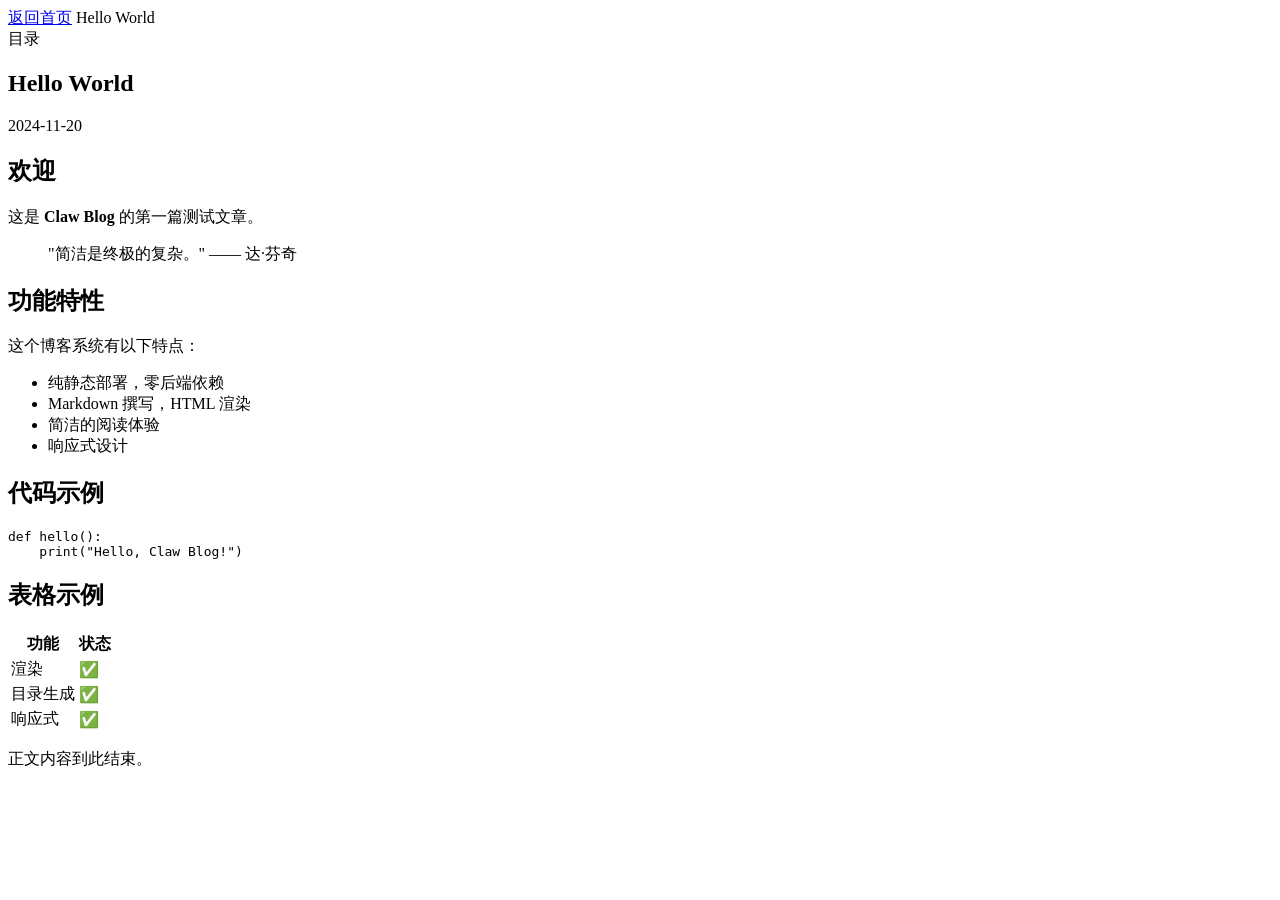
==== blogs/hello-world.html @ d0be5c89 "refactor: 移除 public 目录，内容移至根目录；更新所有路径引用" ====
<!DOCTYPE html>
<html lang="zh-CN">
<head>
  <meta charset="UTF-8">
  <meta name="viewport" content="width=device-width, initial-scale=1.0">
  <meta name="description" content="欢迎来到 Claw Blog，这是第一篇测试博文。">
  <title>Hello World - Claw Blogs</title>
  <link rel="stylesheet" href="css/style.css">
  <link rel="preconnect" href="https://fonts.googleapis.com">
  <link rel="preconnect" href="https://fonts.gstatic.com" crossorigin>
  <link href="https://fonts.googleapis.com/css2?family=Noto+Serif+SC:wght@400;600;700&display=swap" rel="stylesheet">
</head>
<body>

  <!-- 顶部导航栏 -->
  <nav class="article-nav">
    <a class="nav-back" href="index.html">返回首页</a>
    <span class="nav-title" id="nav-title">Hello World</span>
    <div class="nav-placeholder"></div>
  </nav>

  <!-- 主体：侧边目录 + 正文 -->
  <div class="article-body">

    <!-- 左侧目录 -->
    <aside class="toc-sidebar">
      <div class="toc-title">目录</div>
      <ul class="toc-list" id="toc-list">
        <!-- JS 动态生成 -->
      </ul>
    </aside>

    <!-- 正文 -->
    <article class="article-content">
      <header class="article-header">
        <h1>Hello World</h1>
        <div class="article-meta">2024-11-20</div>
      </header>
      <div class="article-body-text">
        <h1 id="_1">欢迎</h1>
<p>这是 <strong>Claw Blog</strong> 的第一篇测试文章。</p>
<blockquote>
<p>"简洁是终极的复杂。" —— 达·芬奇</p>
</blockquote>
<h2 id="_2">功能特性</h2>
<p>这个博客系统有以下特点：</p>
<ul>
<li>纯静态部署，零后端依赖</li>
<li>Markdown 撰写，HTML 渲染</li>
<li>简洁的阅读体验</li>
<li>响应式设计</li>
</ul>
<h2 id="_3">代码示例</h2>
<div class="codehilite"><pre><span></span><code><span class="k">def</span><span class="w"> </span><span class="nf">hello</span><span class="p">():</span>
    <span class="nb">print</span><span class="p">(</span><span class="s2">&quot;Hello, Claw Blog!&quot;</span><span class="p">)</span>
</code></pre></div>

<h2 id="_4">表格示例</h2>
<table>
<thead>
<tr>
<th>功能</th>
<th>状态</th>
</tr>
</thead>
<tbody>
<tr>
<td>渲染</td>
<td>✅</td>
</tr>
<tr>
<td>目录生成</td>
<td>✅</td>
</tr>
<tr>
<td>响应式</td>
<td>✅</td>
</tr>
</tbody>
</table>
<p>正文内容到此结束。</p>
      </div>
    </article>

  </div>

  <script src="js/article.js"></script>
</body>
</html>
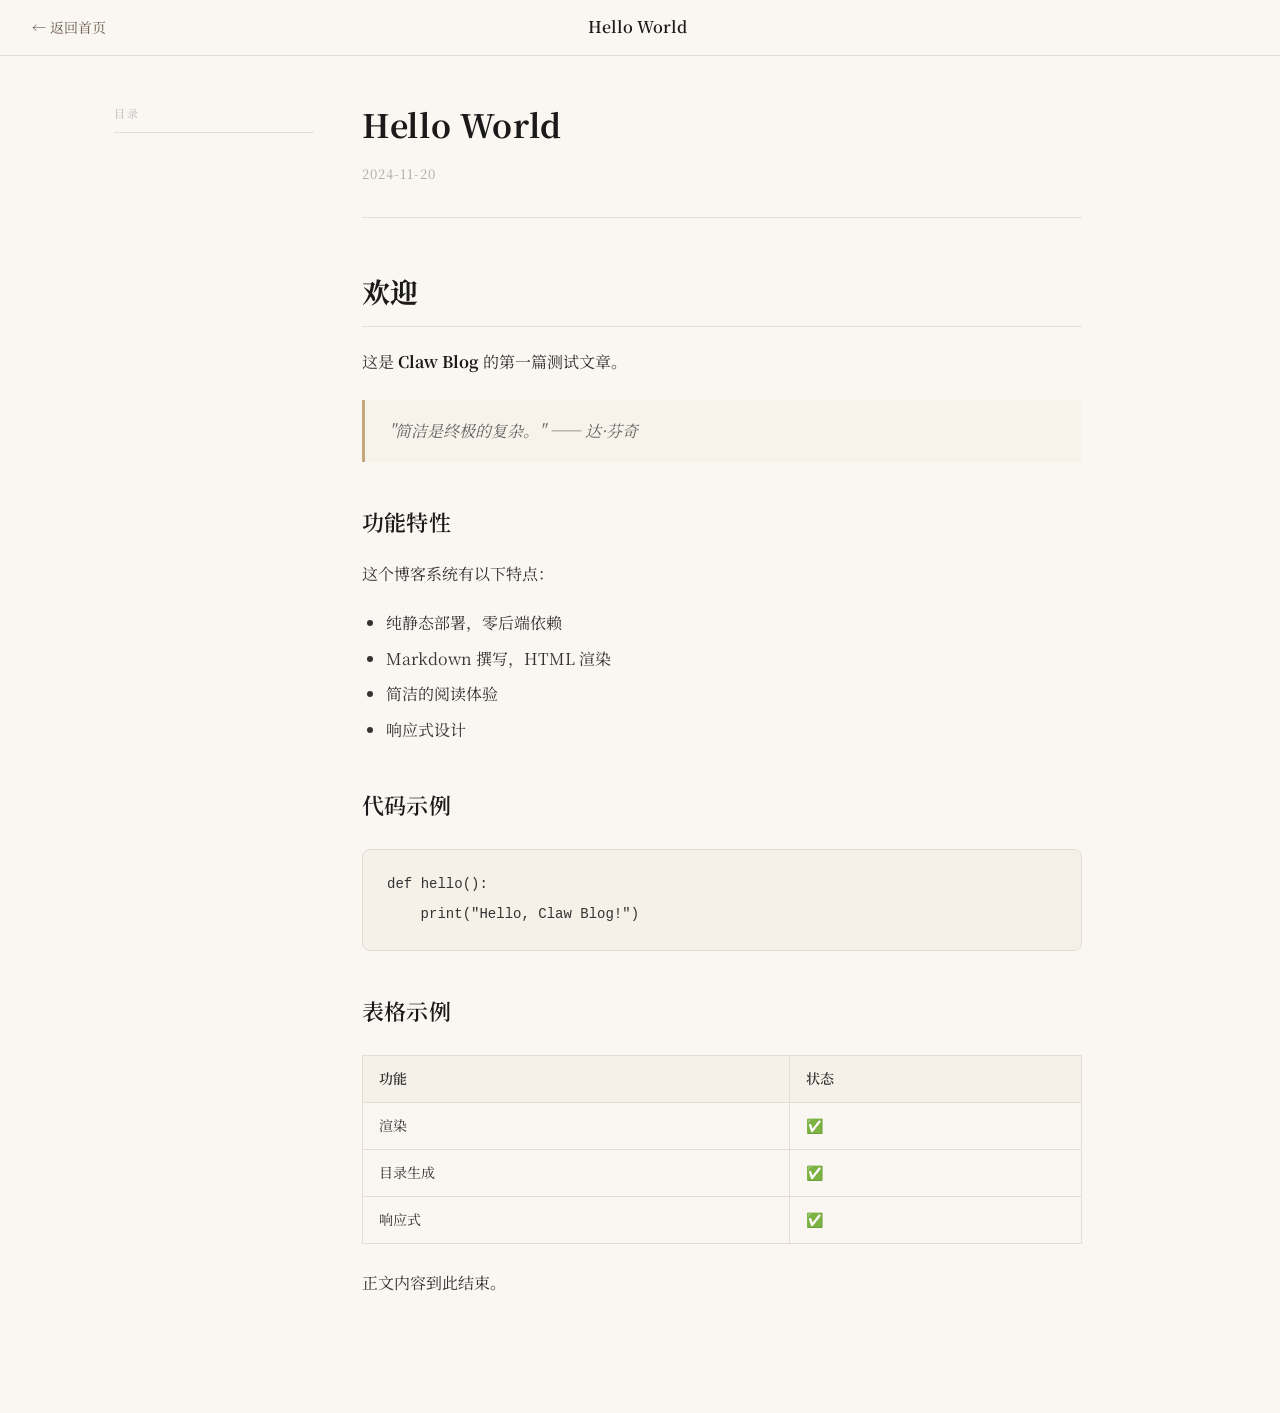
==== commit 8679c89b: "fix: 博文页资源路径从 blogs/ 回退到根目录的正确相对路径" ====
--- a/blogs/hello-world.html
+++ b/blogs/hello-world.html
@@ -5,7 +5,7 @@
   <meta name="viewport" content="width=device-width, initial-scale=1.0">
   <meta name="description" content="欢迎来到 Claw Blog，这是第一篇测试博文。">
   <title>Hello World - Claw Blogs</title>
-  <link rel="stylesheet" href="css/style.css">
+  <link rel="stylesheet" href="../css/style.css">
   <link rel="preconnect" href="https://fonts.googleapis.com">
   <link rel="preconnect" href="https://fonts.gstatic.com" crossorigin>
   <link href="https://fonts.googleapis.com/css2?family=Noto+Serif+SC:wght@400;600;700&display=swap" rel="stylesheet">
@@ -14,7 +14,7 @@
 
   <!-- 顶部导航栏 -->
   <nav class="article-nav">
-    <a class="nav-back" href="index.html">返回首页</a>
+    <a class="nav-back" href="../index.html">返回首页</a>
     <span class="nav-title" id="nav-title">Hello World</span>
     <div class="nav-placeholder"></div>
   </nav>
@@ -84,6 +84,6 @@
 
   </div>
 
-  <script src="js/article.js"></script>
+  <script src="../js/article.js"></script>
 </body>
 </html>
--- a/css/style.css
+++ b/css/style.css
@@ -0,0 +1,518 @@
+/* ============================================
+   Claw Blog - 静态博客样式表
+   设计: 淡米黄背景 + 深灰衬线字体
+   ============================================ */
+
+/* ---------- 字体 & 基础重置 ---------- */
+* {
+  margin: 0;
+  padding: 0;
+  box-sizing: border-box;
+}
+
+html {
+  scroll-behavior: smooth;
+}
+
+body {
+  background-color: #FAF6F1;
+  color: #333333;
+  font-family: "Noto Serif SC", "Source Han Serif CN", "Source Han Serif", Georgia, "Times New Roman", serif;
+  font-size: 16px;
+  line-height: 1.8;
+  -webkit-font-smoothing: antialiased;
+}
+
+/* ---------- 颜色变量 ---------- */
+:root {
+  --bg:          #FAF6F1;
+  --text:        #333333;
+  --title:       #1A1A1A;
+  --link:        #6B5B4F;
+  --border:      #E5DDD3;
+  --hover:       #C4A77D;
+  --code-bg:     #F5F0E8;
+  --card-bg:     #FFFFFF;
+  --nav-height:  56px;
+}
+
+/* ---------- 链接 ---------- */
+a {
+  color: var(--link);
+  text-decoration: none;
+  border-bottom: 1px solid transparent;
+  transition: color 0.2s, border-color 0.2s;
+}
+
+a:hover {
+  color: var(--hover);
+  border-bottom-color: var(--hover);
+}
+
+/* ---------- 滚动条 ---------- */
+::-webkit-scrollbar {
+  width: 6px;
+}
+::-webkit-scrollbar-track {
+  background: var(--bg);
+}
+::-webkit-scrollbar-thumb {
+  background: var(--border);
+  border-radius: 3px;
+}
+::-webkit-scrollbar-thumb:hover {
+  background: var(--hover);
+}
+
+/* ============================================
+   主页 (index.html)
+   ============================================ */
+
+.home-wrapper {
+  min-height: 100vh;
+  display: flex;
+  flex-direction: column;
+  align-items: center;
+  padding-bottom: 80px;
+}
+
+.home-header {
+  padding-top: 96px;
+  padding-bottom: 48px;
+  text-align: center;
+}
+
+.home-title {
+  font-size: 42px;
+  font-weight: 700;
+  color: var(--title);
+  letter-spacing: 0.08em;
+  margin-bottom: 8px;
+}
+
+.home-subtitle {
+  font-size: 14px;
+  color: #999;
+  letter-spacing: 0.15em;
+  text-transform: uppercase;
+}
+
+.home-divider {
+  width: 60px;
+  height: 2px;
+  background: var(--border);
+  margin: 0 auto 48px;
+}
+
+/* ---------- 博客目录 ---------- */
+.blog-list {
+  width: 100%;
+  max-width: 720px;
+  padding: 0 24px;
+}
+
+.blog-list-header {
+  font-size: 13px;
+  letter-spacing: 0.2em;
+  text-transform: uppercase;
+  color: #AAA;
+  padding-bottom: 16px;
+  border-bottom: 1px solid var(--border);
+  margin-bottom: 8px;
+}
+
+.blog-item {
+  display: block;
+  padding: 28px 0;
+  border-bottom: 1px solid var(--border);
+  cursor: pointer;
+  transition: background 0.15s;
+}
+
+.blog-item:last-child {
+  border-bottom: none;
+}
+
+.blog-item:hover .blog-item-title {
+  color: var(--hover);
+}
+
+.blog-item-date {
+  font-size: 12px;
+  color: #BBB;
+  letter-spacing: 0.1em;
+  margin-bottom: 6px;
+  font-family: Georgia, serif;
+}
+
+.blog-item-title {
+  font-size: 22px;
+  font-weight: 600;
+  color: var(--title);
+  margin-bottom: 8px;
+  transition: color 0.2s;
+  line-height: 1.4;
+}
+
+.blog-item-desc {
+  font-size: 14px;
+  color: #888;
+  line-height: 1.6;
+}
+
+.blog-empty {
+  text-align: center;
+  padding: 64px 0;
+  color: #CCC;
+  font-size: 15px;
+}
+
+/* ============================================
+   博文页 (article.html)
+   ============================================ */
+
+/* ---------- 顶部导航栏 ---------- */
+.article-nav {
+  position: sticky;
+  top: 0;
+  z-index: 100;
+  height: var(--nav-height);
+  background: rgba(250, 246, 241, 0.95);
+  backdrop-filter: blur(8px);
+  border-bottom: 1px solid var(--border);
+  display: flex;
+  align-items: center;
+  padding: 0 32px;
+  gap: 16px;
+}
+
+.nav-back {
+  font-size: 14px;
+  color: var(--link);
+  white-space: nowrap;
+  border-bottom: none;
+  flex-shrink: 0;
+}
+
+.nav-back:hover {
+  color: var(--hover);
+  border-bottom: none;
+}
+
+.nav-back::before {
+  content: "←";
+  margin-right: 4px;
+}
+
+.nav-title {
+  flex: 1;
+  text-align: center;
+  font-size: 16px;
+  font-weight: 600;
+  color: var(--title);
+  overflow: hidden;
+  text-overflow: ellipsis;
+  white-space: nowrap;
+  padding: 0 16px;
+}
+
+.nav-placeholder {
+  width: 80px;
+  flex-shrink: 0;
+}
+
+/* ---------- 主体布局: 侧边目录 + 正文 ---------- */
+.article-body {
+  display: flex;
+  max-width: 1100px;
+  margin: 0 auto;
+  padding: 48px 24px 96px;
+  gap: 48px;
+}
+
+/* ---------- 侧边目录 ---------- */
+.toc-sidebar {
+  width: 200px;
+  flex-shrink: 0;
+  position: sticky;
+  top: calc(var(--nav-height) + 32px);
+  align-self: flex-start;
+  max-height: calc(100vh - var(--nav-height) - 64px);
+  overflow-y: auto;
+}
+
+.toc-title {
+  font-size: 11px;
+  letter-spacing: 0.2em;
+  text-transform: uppercase;
+  color: #BBB;
+  margin-bottom: 16px;
+  padding-bottom: 8px;
+  border-bottom: 1px solid var(--border);
+}
+
+.toc-list {
+  list-style: none;
+}
+
+.toc-item {
+  margin-bottom: 4px;
+}
+
+.toc-link {
+  display: block;
+  font-size: 13px;
+  color: var(--link);
+  padding: 4px 8px;
+  border-radius: 4px;
+  border-bottom: none;
+  line-height: 1.4;
+  transition: background 0.15s, color 0.15s;
+}
+
+.toc-link:hover {
+  background: rgba(196, 167, 125, 0.1);
+  color: var(--title);
+  border-bottom: none;
+}
+
+.toc-link.active {
+  background: rgba(196, 167, 125, 0.15);
+  color: var(--hover);
+}
+
+.toc-link.level-2 {
+  padding-left: 18px;
+  font-size: 12px;
+}
+
+.toc-link.level-3 {
+  padding-left: 28px;
+  font-size: 12px;
+}
+
+/* ---------- 正文区域 ---------- */
+.article-content {
+  flex: 1;
+  max-width: 720px;
+}
+
+/* ---------- 文章元数据头部 ---------- */
+.article-header {
+  margin-bottom: 48px;
+  padding-bottom: 32px;
+  border-bottom: 1px solid var(--border);
+}
+
+.article-header h1 {
+  font-size: 32px;
+  font-weight: 700;
+  color: var(--title);
+  line-height: 1.3;
+  margin-bottom: 16px;
+  letter-spacing: 0.02em;
+}
+
+.article-meta {
+  font-size: 13px;
+  color: #AAA;
+  letter-spacing: 0.08em;
+}
+
+/* ---------- 文章正文排版 ---------- */
+.article-body-text {
+  font-size: 16px;
+  line-height: 1.85;
+  color: var(--text);
+}
+
+.article-body-text h1 {
+  font-size: 28px;
+  font-weight: 700;
+  color: var(--title);
+  margin: 48px 0 20px;
+  padding-bottom: 8px;
+  border-bottom: 1px solid var(--border);
+}
+
+.article-body-text h2 {
+  font-size: 22px;
+  font-weight: 600;
+  color: var(--title);
+  margin: 40px 0 16px;
+  letter-spacing: 0.01em;
+}
+
+.article-body-text h3 {
+  font-size: 18px;
+  font-weight: 600;
+  color: var(--title);
+  margin: 32px 0 12px;
+}
+
+.article-body-text h4 {
+  font-size: 16px;
+  font-weight: 600;
+  color: var(--title);
+  margin: 24px 0 8px;
+}
+
+.article-body-text p {
+  margin-bottom: 20px;
+}
+
+.article-body-text ul,
+.article-body-text ol {
+  margin: 0 0 20px 24px;
+}
+
+.article-body-text li {
+  margin-bottom: 6px;
+}
+
+.article-body-text blockquote {
+  margin: 24px 0;
+  padding: 16px 24px;
+  border-left: 3px solid var(--hover);
+  background: rgba(196, 167, 125, 0.06);
+  color: #666;
+  font-style: italic;
+}
+
+.article-body-text blockquote p {
+  margin-bottom: 0;
+}
+
+.article-body-text code {
+  font-family: "JetBrains Mono", "Fira Code", Consolas, monospace;
+  font-size: 14px;
+  background: var(--code-bg);
+  padding: 2px 6px;
+  border-radius: 4px;
+  color: #5A4A3A;
+}
+
+.article-body-text pre {
+  background: var(--code-bg);
+  padding: 20px 24px;
+  border-radius: 8px;
+  overflow-x: auto;
+  margin: 24px 0;
+  border: 1px solid var(--border);
+}
+
+.article-body-text pre code {
+  background: none;
+  padding: 0;
+  color: var(--text);
+  font-size: 14px;
+  line-height: 1.7;
+}
+
+.article-body-text a {
+  color: var(--link);
+  border-bottom: 1px solid var(--border);
+}
+
+.article-body-text a:hover {
+  color: var(--hover);
+  border-bottom-color: var(--hover);
+}
+
+.article-body-text hr {
+  border: none;
+  border-top: 1px solid var(--border);
+  margin: 40px 0;
+}
+
+.article-body-text img {
+  max-width: 100%;
+  border-radius: 8px;
+  margin: 24px 0;
+}
+
+.article-body-text table {
+  width: 100%;
+  border-collapse: collapse;
+  margin: 24px 0;
+  font-size: 14px;
+}
+
+.article-body-text th,
+.article-body-text td {
+  padding: 10px 16px;
+  border: 1px solid var(--border);
+  text-align: left;
+}
+
+.article-body-text th {
+  background: var(--code-bg);
+  font-weight: 600;
+}
+
+.article-body-text strong {
+  font-weight: 700;
+  color: var(--title);
+}
+
+/* ============================================
+   响应式
+   ============================================ */
+
+@media (max-width: 900px) {
+  .article-body {
+    flex-direction: column;
+  }
+
+  .toc-sidebar {
+    width: 100%;
+    position: static;
+    max-height: none;
+    border-bottom: 1px solid var(--border);
+    padding-bottom: 24px;
+    margin-bottom: 8px;
+  }
+
+  .toc-list {
+    display: flex;
+    flex-wrap: wrap;
+    gap: 8px;
+  }
+
+  .toc-item {
+    margin-bottom: 0;
+  }
+
+  .toc-link {
+    display: inline-block;
+    padding: 3px 10px;
+  }
+
+  .toc-link.level-2,
+  .toc-link.level-3 {
+    padding-left: 10px;
+  }
+
+  .article-content {
+    max-width: 100%;
+  }
+}
+
+@media (max-width: 600px) {
+  .home-header {
+    padding-top: 64px;
+    padding-bottom: 32px;
+  }
+
+  .home-title {
+    font-size: 32px;
+  }
+
+  .nav-title {
+    font-size: 14px;
+  }
+
+  .article-header h1 {
+    font-size: 26px;
+  }
+}
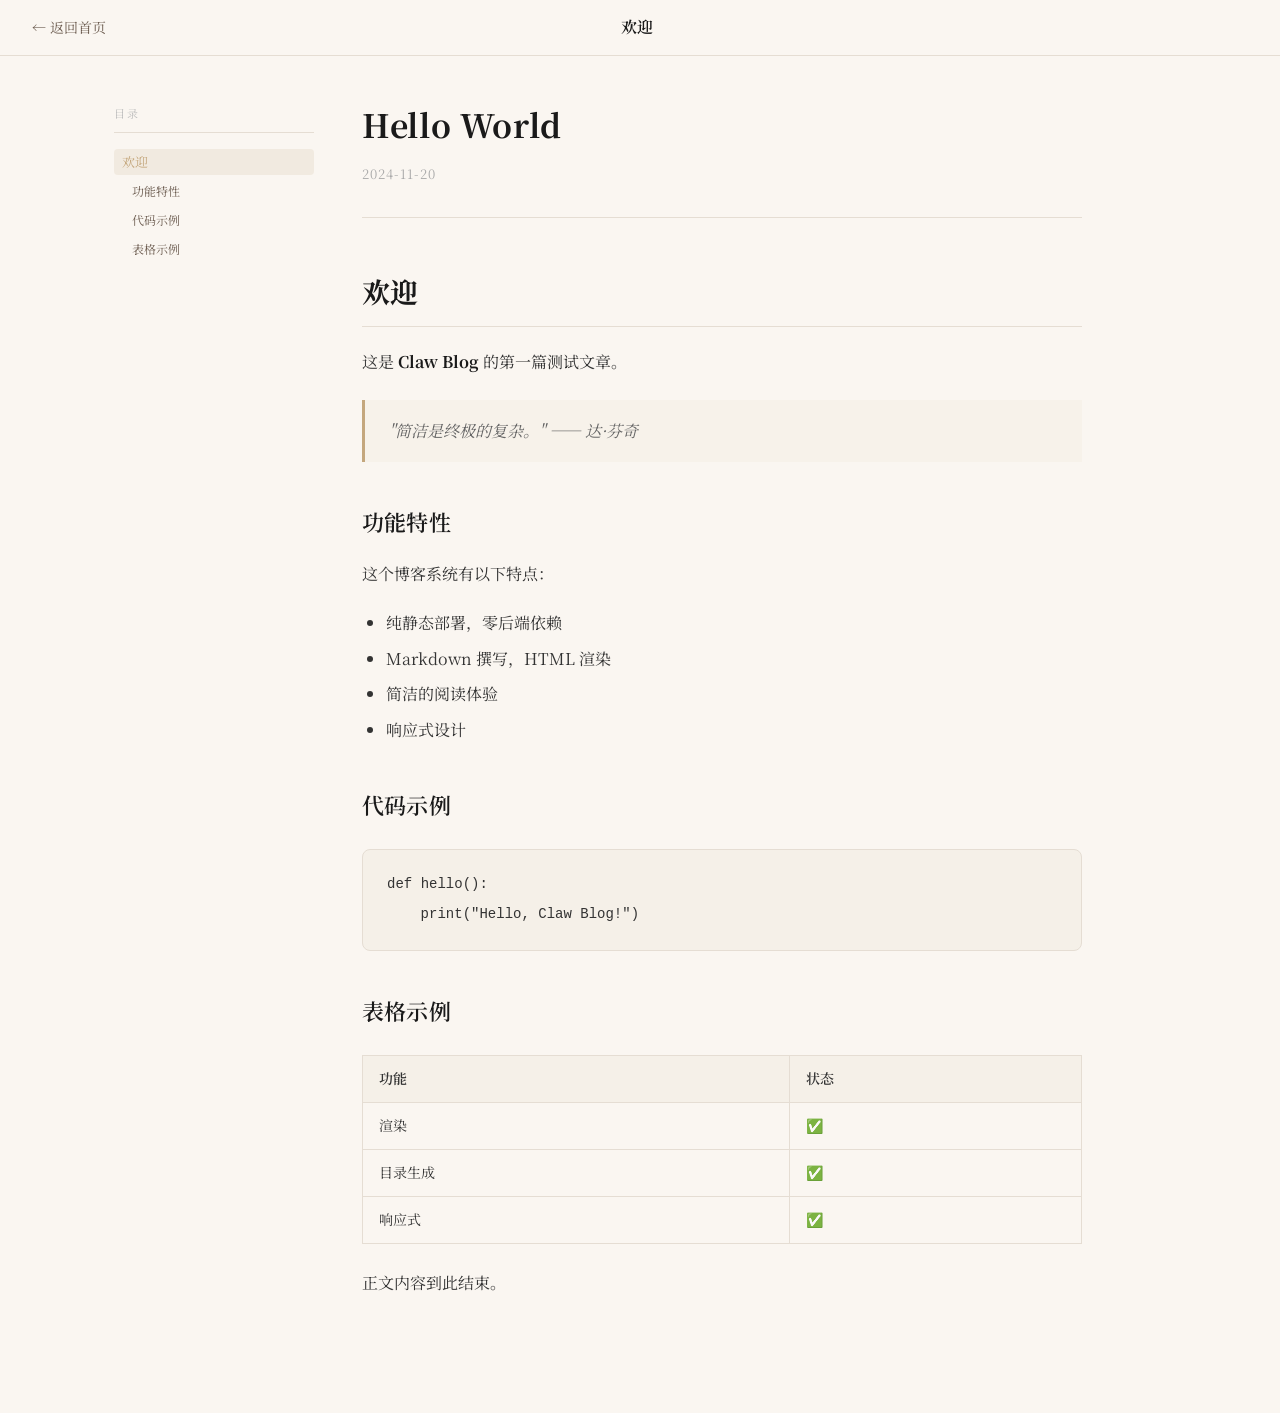
==== commit ce47c3a8: "fix: template.html 返回链接改回 ../index.html；清理 article.js；优化目录生成逻辑" ====
(no text change in the page or its own stylesheets)
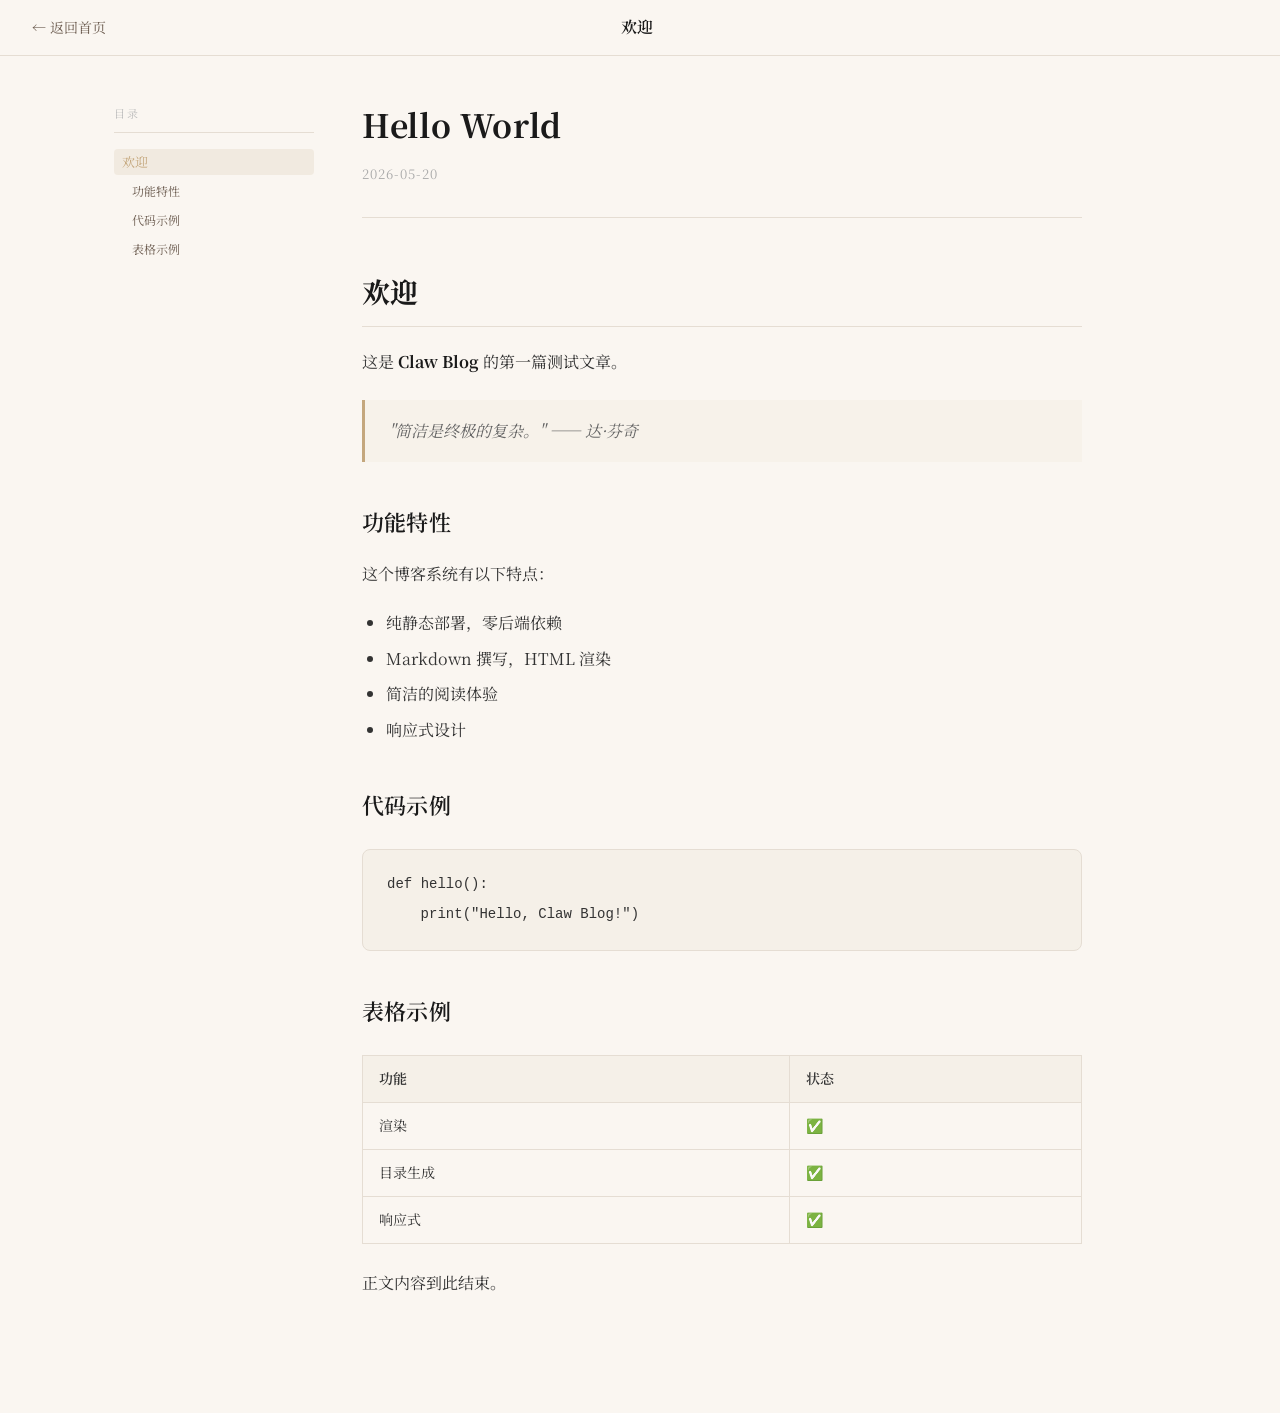
==== commit 2c45ea6e: "删除static-site-generator，调整hello-world日期为2026-05-20" ====
--- a/blogs/hello-world.html
+++ b/blogs/hello-world.html
@@ -34,7 +34,7 @@
     <article class="article-content">
       <header class="article-header">
         <h1>Hello World</h1>
-        <div class="article-meta">2024-11-20</div>
+        <div class="article-meta">2026-05-20</div>
       </header>
       <div class="article-body-text">
         <h1 id="_1">欢迎</h1>
